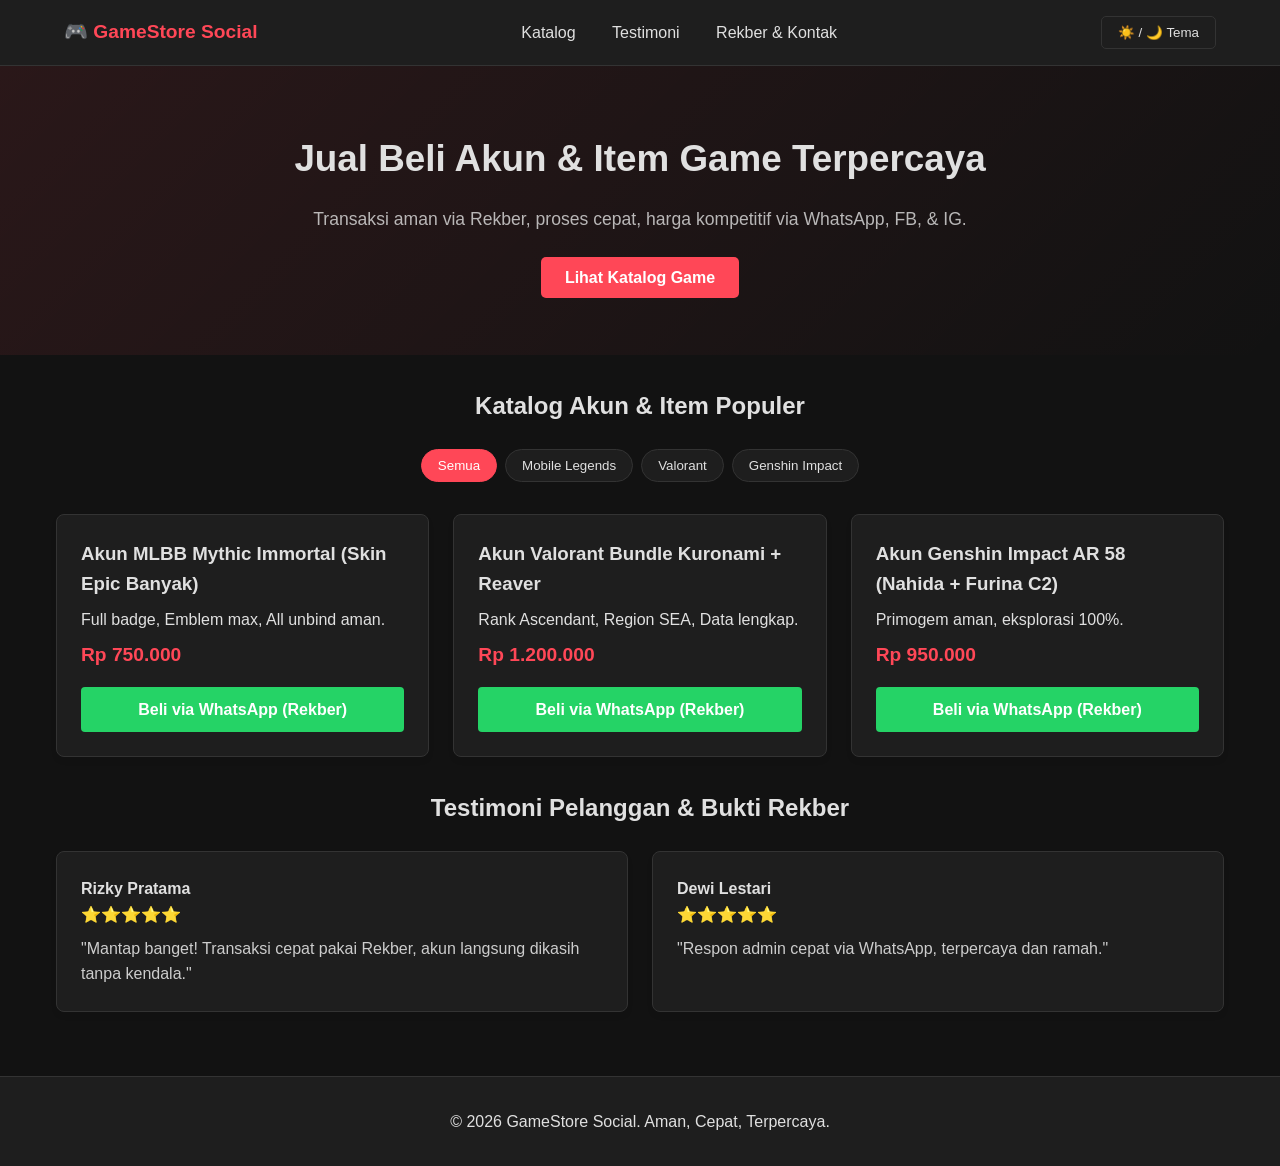
==== Project Kelompok/index.html @ e0c25938 "First Commit" ====
<!DOCTYPE html>
<html lang="id" data-theme="dark">
<head>
    <meta charset="UTF-8">
    <meta name="viewport" content="width=device-width, initial-scale=1.0">
    <title>GameStore Social - Jual Beli Akun & Item Game</title>
    <link rel="stylesheet" href="style.css">
</head>
<body>
    <header class="navbar">
        <div class="logo">🎮 GameStore Social</div>
        <nav>
            <a href="#katalog">Katalog</a>
            <a href="#testimoni">Testimoni</a>
            <a href="#kontak">Rekber & Kontak</a>
        </nav>
        <button id="theme-toggle" class="theme-btn">☀️ / 🌙 Tema</button>
    </header>

    <main>
        <section class="hero">
            <h1>Jual Beli Akun & Item Game Terpercaya</h1>
            <p>Transaksi aman via Rekber, proses cepat, harga kompetitif via WhatsApp, FB, & IG.</p>
            <a href="#katalog" class="btn-primary">Lihat Katalog Game</a>
        </section>

        <section id="katalog" class="container">
            <h2>Katalog Akun & Item Populer</h2>
            <div class="filter-bar">
                <button class="filter-btn active" data-filter="all">Semua</button>
                <button class="filter-btn" data-filter="mlbb">Mobile Legends</button>
                <button class="filter-btn" data-filter="valorant">Valorant</button>
                <button class="filter-btn" data-filter="genshin">Genshin Impact</button>
            </div>
            <div class="product-grid" id="product-grid">
                <!-- Produk dimuat dinamis lewat JavaScript -->
            </div>
        </section>

        <section id="testimoni" class="container">
            <h2>Testimoni Pelanggan & Bukti Rekber</h2>
            <div class="testimonial-grid" id="testimonial-grid">
                <!-- Testimoni dimuat dinamis lewat JavaScript -->
            </div>
        </section>
    </main>

    <footer>
        <p>&copy; 2026 GameStore Social. Aman, Cepat, Terpercaya.</p>
    </footer>

    <script src="script.js"></script>
</body>
</html>
---- Project Kelompok/style.css ----
:root {
    --bg-color: #121212;
    --text-color: #e0e0e0;
    --card-bg: #1e1e1e;
    --primary-color: #ff4757;
    --primary-hover: #ff6b81;
    --border-color: #333;
}

[data-theme="light"] {
    --bg-color: #f5f6fa;
    --text-color: #2f3640;
    --card-bg: #ffffff;
    --primary-color: #e84118;
    --primary-hover: #c23616;
    --border-color: #dcdde1;
}

* {
    box-sizing: border-box;
    margin: 0;
    padding: 0;
    font-family: 'Segoe UI', Tahoma, Geneva, Verdana, sans-serif;
    transition: background 0.3s, color 0.3s;
}

body {
    background-color: var(--bg-color);
    color: var(--text-color);
    line-height: 1.6;
}

.navbar {
    display: flex;
    justify-content: space-between;
    align-items: center;
    padding: 1rem 5%;
    background-color: var(--card-bg);
    border-bottom: 1px solid var(--border-color);
    position: sticky;
    top: 0;
    z-index: 100;
}

.logo {
    font-size: 1.2rem;
    font-weight: bold;
    color: var(--primary-color);
}

.navbar nav a {
    color: var(--text-color);
    text-decoration: none;
    margin: 0 1rem;
    font-weight: 500;
}

.navbar nav a:hover {
    color: var(--primary-color);
}

.theme-btn {
    background: none;
    border: 1px solid var(--border-color);
    color: var(--text-color);
    padding: 0.5rem 1rem;
    border-radius: 5px;
    cursor: pointer;
}

.hero {
    text-align: center;
    padding: 4rem 1rem;
    background: linear-gradient(135deg, rgba(255,71,87,0.1), rgba(0,0,0,0));
}

.hero h1 {
    font-size: 2.3rem;
    margin-bottom: 1rem;
}

.hero p {
    font-size: 1.1rem;
    margin-bottom: 2rem;
    opacity: 0.8;
}

.btn-primary {
    background-color: var(--primary-color);
    color: white;
    padding: 0.75rem 1.5rem;
    border-radius: 5px;
    text-decoration: none;
    font-weight: bold;
}

.btn-primary:hover {
    background-color: var(--primary-hover);
}

.container {
    max-width: 1200px;
    margin: 2rem auto;
    padding: 0 1rem;
}

.container h2 {
    margin-bottom: 1.5rem;
    text-align: center;
}

.filter-bar {
    display: flex;
    justify-content: center;
    gap: 0.5rem;
    margin-bottom: 2rem;
    flex-wrap: wrap;
}

.filter-btn {
    background-color: var(--card-bg);
    color: var(--text-color);
    border: 1px solid var(--border-color);
    padding: 0.5rem 1rem;
    border-radius: 20px;
    cursor: pointer;
}

.filter-btn.active, .filter-btn:hover {
    background-color: var(--primary-color);
    color: white;
    border-color: var(--primary-color);
}

.product-grid, .testimonial-grid {
    display: grid;
    grid-template-columns: repeat(auto-fit, minmax(280px, 1fr));
    gap: 1.5rem;
}

.product-card, .testimonial-card {
    background-color: var(--card-bg);
    border: 1px solid var(--border-color);
    border-radius: 8px;
    overflow: hidden;
    padding: 1.5rem;
    box-shadow: 0 4px 6px rgba(0,0,0,0.05);
}

.product-card h3 {
    margin-bottom: 0.5rem;
}

.price {
    color: var(--primary-color);
    font-weight: bold;
    font-size: 1.2rem;
    margin: 0.5rem 0 1rem 0;
}

.btn-buy {
    display: block;
    text-align: center;
    background-color: #25D366;
    color: white;
    padding: 0.6rem;
    border-radius: 4px;
    text-decoration: none;
    font-weight: bold;
    margin-top: 1rem;
}

.btn-buy:hover {
    background-color: #20ba5a;
}

footer {
    text-align: center;
    padding: 2rem;
    background-color: var(--card-bg);
    border-top: 1px solid var(--border-color);
    margin-top: 4rem;
}
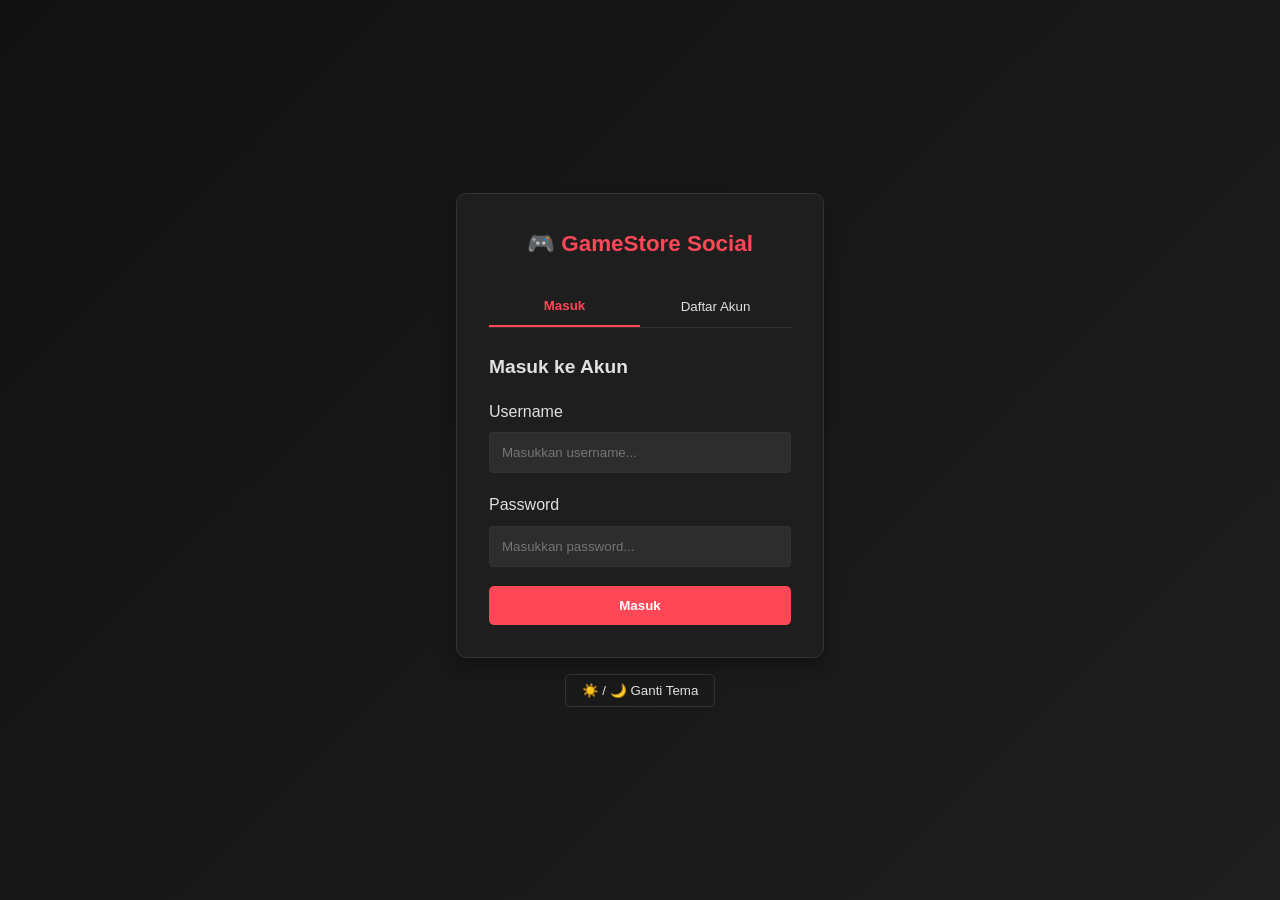
==== commit 369c13e4: "Revisi" ====
--- a/Project Kelompok/index.html
+++ b/Project Kelompok/index.html
@@ -3,51 +3,52 @@
 <head>
     <meta charset="UTF-8">
     <meta name="viewport" content="width=device-width, initial-scale=1.0">
-    <title>GameStore Social - Jual Beli Akun & Item Game</title>
+    <title>GameStore Social - Masuk / Daftar</title>
     <link rel="stylesheet" href="style.css">
 </head>
-<body>
-    <header class="navbar">
-        <div class="logo">🎮 GameStore Social</div>
-        <nav>
-            <a href="#katalog">Katalog</a>
-            <a href="#testimoni">Testimoni</a>
-            <a href="#kontak">Rekber & Kontak</a>
-        </nav>
-        <button id="theme-toggle" class="theme-btn">☀️ / 🌙 Tema</button>
-    </header>
+<body class="auth-body">
+    <div class="auth-container">
+        <div class="auth-card">
+            <div class="logo-auth">🎮 GameStore Social</div>
+            
+            <!-- Tab Navigasi Login / Register -->
+            <div class="auth-tabs">
+                <button id="tab-login" class="tab-btn active" onclick="switchTab('login')">Masuk</button>
+                <button id="tab-register" class="tab-btn" onclick="switchTab('register')">Daftar Akun</button>
+            </div>
 
-    <main>
-        <section class="hero">
-            <h1>Jual Beli Akun & Item Game Terpercaya</h1>
-            <p>Transaksi aman via Rekber, proses cepat, harga kompetitif via WhatsApp, FB, & IG.</p>
-            <a href="#katalog" class="btn-primary">Lihat Katalog Game</a>
-        </section>
+            <!-- Form Login -->
+            <form id="login-form" class="auth-form">
+                <h2>Masuk ke Akun</h2>
+                <div class="form-group">
+                    <label>Username</label>
+                    <input type="text" id="login-user" placeholder="Masukkan username..." required>
+                </div>
+                <div class="form-group">
+                    <label>Password</label>
+                    <input type="password" id="login-pass" placeholder="Masukkan password..." required>
+                </div>
+                <button type="submit" class="btn-primary" style="width: 100%;">Masuk</button>
+            </form>
 
-        <section id="katalog" class="container">
-            <h2>Katalog Akun & Item Populer</h2>
-            <div class="filter-bar">
-                <button class="filter-btn active" data-filter="all">Semua</button>
-                <button class="filter-btn" data-filter="mlbb">Mobile Legends</button>
-                <button class="filter-btn" data-filter="valorant">Valorant</button>
-                <button class="filter-btn" data-filter="genshin">Genshin Impact</button>
-            </div>
-            <div class="product-grid" id="product-grid">
-                <!-- Produk dimuat dinamis lewat JavaScript -->
-            </div>
-        </section>
-
-        <section id="testimoni" class="container">
-            <h2>Testimoni Pelanggan & Bukti Rekber</h2>
-            <div class="testimonial-grid" id="testimonial-grid">
-                <!-- Testimoni dimuat dinamis lewat JavaScript -->
-            </div>
-        </section>
-    </main>
-
-    <footer>
-        <p>&copy; 2026 GameStore Social. Aman, Cepat, Terpercaya.</p>
-    </footer>
+            <!-- Form Register -->
+            <form id="register-form" class="auth-form hidden">
+                <h2>Buat Akun Baru</h2>
+                <div class="form-group">
+                    <label>Username Baru</label>
+                    <input type="text" id="reg-user" placeholder="Buat username..." required>
+                </div>
+                <div class="form-group">
+                    <label>Password Baru</label>
+                    <input type="password" id="reg-pass" placeholder="Buat password..." required>
+                </div>
+                <button type="submit" class="btn-primary" style="width: 100%; background-color: #25D366;">Daftar Sekarang</button>
+            </form>
+        </div>
+        <div class="theme-toggle-auth">
+            <button id="theme-toggle" class="theme-btn">☀️ / 🌙 Ganti Tema</button>
+        </div>
+    </div>
 
     <script src="script.js"></script>
 </body>
--- a/Project Kelompok/style.css
+++ b/Project Kelompok/style.css
@@ -5,6 +5,7 @@
     --primary-color: #ff4757;
     --primary-hover: #ff6b81;
     --border-color: #333;
+    --input-bg: #2d2d2d;
 }
 
 [data-theme="light"] {
@@ -14,6 +15,7 @@
     --primary-color: #e84118;
     --primary-hover: #c23616;
     --border-color: #dcdde1;
+    --input-bg: #f1f2f6;
 }
 
 * {
@@ -30,6 +32,77 @@
     line-height: 1.6;
 }
 
+/* Auth Styling */
+.auth-body {
+    display: flex;
+    justify-content: center;
+    align-items: center;
+    height: 100vh;
+    background: linear-gradient(135deg, #121212, #1e1e1e);
+}
+
+.auth-container {
+    width: 100%;
+    max-width: 400px;
+    padding: 1rem;
+}
+
+.auth-card {
+    background-color: var(--card-bg);
+    border: 1px solid var(--border-color);
+    padding: 2rem;
+    border-radius: 10px;
+    box-shadow: 0 8px 16px rgba(0,0,0,0.3);
+}
+
+.logo-auth {
+    text-align: center;
+    font-size: 1.4rem;
+    font-weight: bold;
+    color: var(--primary-color);
+    margin-bottom: 1.5rem;
+}
+
+.auth-tabs {
+    display: flex;
+    margin-bottom: 1.5rem;
+    border-bottom: 1px solid var(--border-color);
+}
+
+.tab-btn {
+    flex: 1;
+    background: none;
+    border: none;
+    padding: 0.75rem;
+    color: var(--text-color);
+    cursor: pointer;
+    font-weight: 500;
+}
+
+.tab-btn.active {
+    border-bottom: 2px solid var(--primary-color);
+    color: var(--primary-color);
+    font-weight: bold;
+}
+
+.auth-form h2 {
+    margin-bottom: 1rem;
+    font-size: 1.2rem;
+}
+
+.auth-hint {
+    font-size: 0.8rem;
+    margin-top: 1rem;
+    opacity: 0.7;
+    text-align: center;
+}
+
+.theme-toggle-auth {
+    text-align: center;
+    margin-top: 1rem;
+}
+
+/* Common Layout */
 .navbar {
     display: flex;
     justify-content: space-between;
@@ -55,17 +128,24 @@
     font-weight: 500;
 }
 
-.navbar nav a:hover {
-    color: var(--primary-color);
-}
-
-.theme-btn {
+.navbar nav a:hover, .navbar nav a.active {
+    color: var(--primary-color);
+}
+
+.nav-actions {
+    display: flex;
+    gap: 0.5rem;
+    align-items: center;
+}
+
+.theme-btn, .admin-btn {
     background: none;
     border: 1px solid var(--border-color);
     color: var(--text-color);
     padding: 0.5rem 1rem;
     border-radius: 5px;
     cursor: pointer;
+    font-weight: 500;
 }
 
 .hero {
@@ -92,6 +172,9 @@
     border-radius: 5px;
     text-decoration: none;
     font-weight: bold;
+    display: inline-block;
+    border: none;
+    cursor: pointer;
 }
 
 .btn-primary:hover {
@@ -99,14 +182,26 @@
 }
 
 .container {
-    max-width: 1200px;
-    margin: 2rem auto;
+    max-width: 1000px;
+    margin: 2.5rem auto;
     padding: 0 1rem;
 }
 
 .container h2 {
     margin-bottom: 1.5rem;
     text-align: center;
+}
+
+.admin-header-box {
+    display: flex;
+    justify-content: space-between;
+    align-items: center;
+    flex-wrap: wrap;
+    gap: 1rem;
+}
+
+.hidden {
+    display: none !important;
 }
 
 .filter-bar {
@@ -145,6 +240,9 @@
     overflow: hidden;
     padding: 1.5rem;
     box-shadow: 0 4px 6px rgba(0,0,0,0.05);
+    display: flex;
+    flex-direction: column;
+    justify-content: space-between;
 }
 
 .product-card h3 {
@@ -174,10 +272,126 @@
     background-color: #20ba5a;
 }
 
+.admin-actions-card {
+    display: flex;
+    gap: 0.5rem;
+    margin-top: 0.8rem;
+}
+
+.btn-edit {
+    flex: 1;
+    background-color: #ffa502;
+    color: #121212;
+    border: none;
+    padding: 0.5rem;
+    font-weight: bold;
+    border-radius: 4px;
+    cursor: pointer;
+}
+
+.btn-delete {
+    flex: 1;
+    background-color: #ff4757;
+    color: white;
+    border: none;
+    padding: 0.5rem;
+    font-weight: bold;
+    border-radius: 4px;
+    cursor: pointer;
+}
+
+.modal {
+    position: fixed;
+    top: 0;
+    left: 0;
+    width: 100%;
+    height: 100%;
+    background-color: rgba(0,0,0,0.7);
+    display: flex;
+    justify-content: center;
+    align-items: center;
+    z-index: 1000;
+}
+
+.modal-content {
+    background-color: var(--card-bg);
+    border: 1px solid var(--border-color);
+    padding: 2rem;
+    border-radius: 8px;
+    width: 100%;
+    max-width: 500px;
+    position: relative;
+}
+
+.close-btn {
+    position: absolute;
+    top: 1rem;
+    right: 1.5rem;
+    font-size: 1.5rem;
+    cursor: pointer;
+}
+
+.review-form {
+    background-color: var(--card-bg);
+    border: 1px solid var(--border-color);
+    padding: 2rem;
+    border-radius: 8px;
+    max-width: 600px;
+    margin: 0 auto;
+}
+
+.form-group {
+    margin-bottom: 1.2rem;
+}
+
+.form-group label {
+    display: block;
+    margin-bottom: 0.5rem;
+    font-weight: 500;
+}
+
+.form-group input, .form-group select, .form-group textarea {
+    width: 100%;
+    padding: 0.75rem;
+    background-color: var(--input-bg);
+    border: 1px solid var(--border-color);
+    color: var(--text-color);
+    border-radius: 4px;
+}
+
 footer {
     text-align: center;
     padding: 2rem;
     background-color: var(--card-bg);
     border-top: 1px solid var(--border-color);
     margin-top: 4rem;
+}
+
+/* Status Badge */
+.status-badge {
+    display: inline-block;
+    padding: 0.25rem 0.6rem;
+    font-size: 0.75rem;
+    font-weight: bold;
+    border-radius: 4px;
+    margin-bottom: 0.5rem;
+}
+
+.status-available {
+    background-color: rgba(37, 211, 102, 0.2);
+    color: #25D366;
+    border: 1px solid #25D366;
+}
+
+.status-sold {
+    background-color: rgba(255, 71, 87, 0.2);
+    color: #ff4757;
+    border: 1px solid #ff4757;
+}
+
+.btn-buy.disabled {
+    background-color: #555;
+    color: #aaa;
+    pointer-events: none;
+    cursor: not-allowed;
 }
